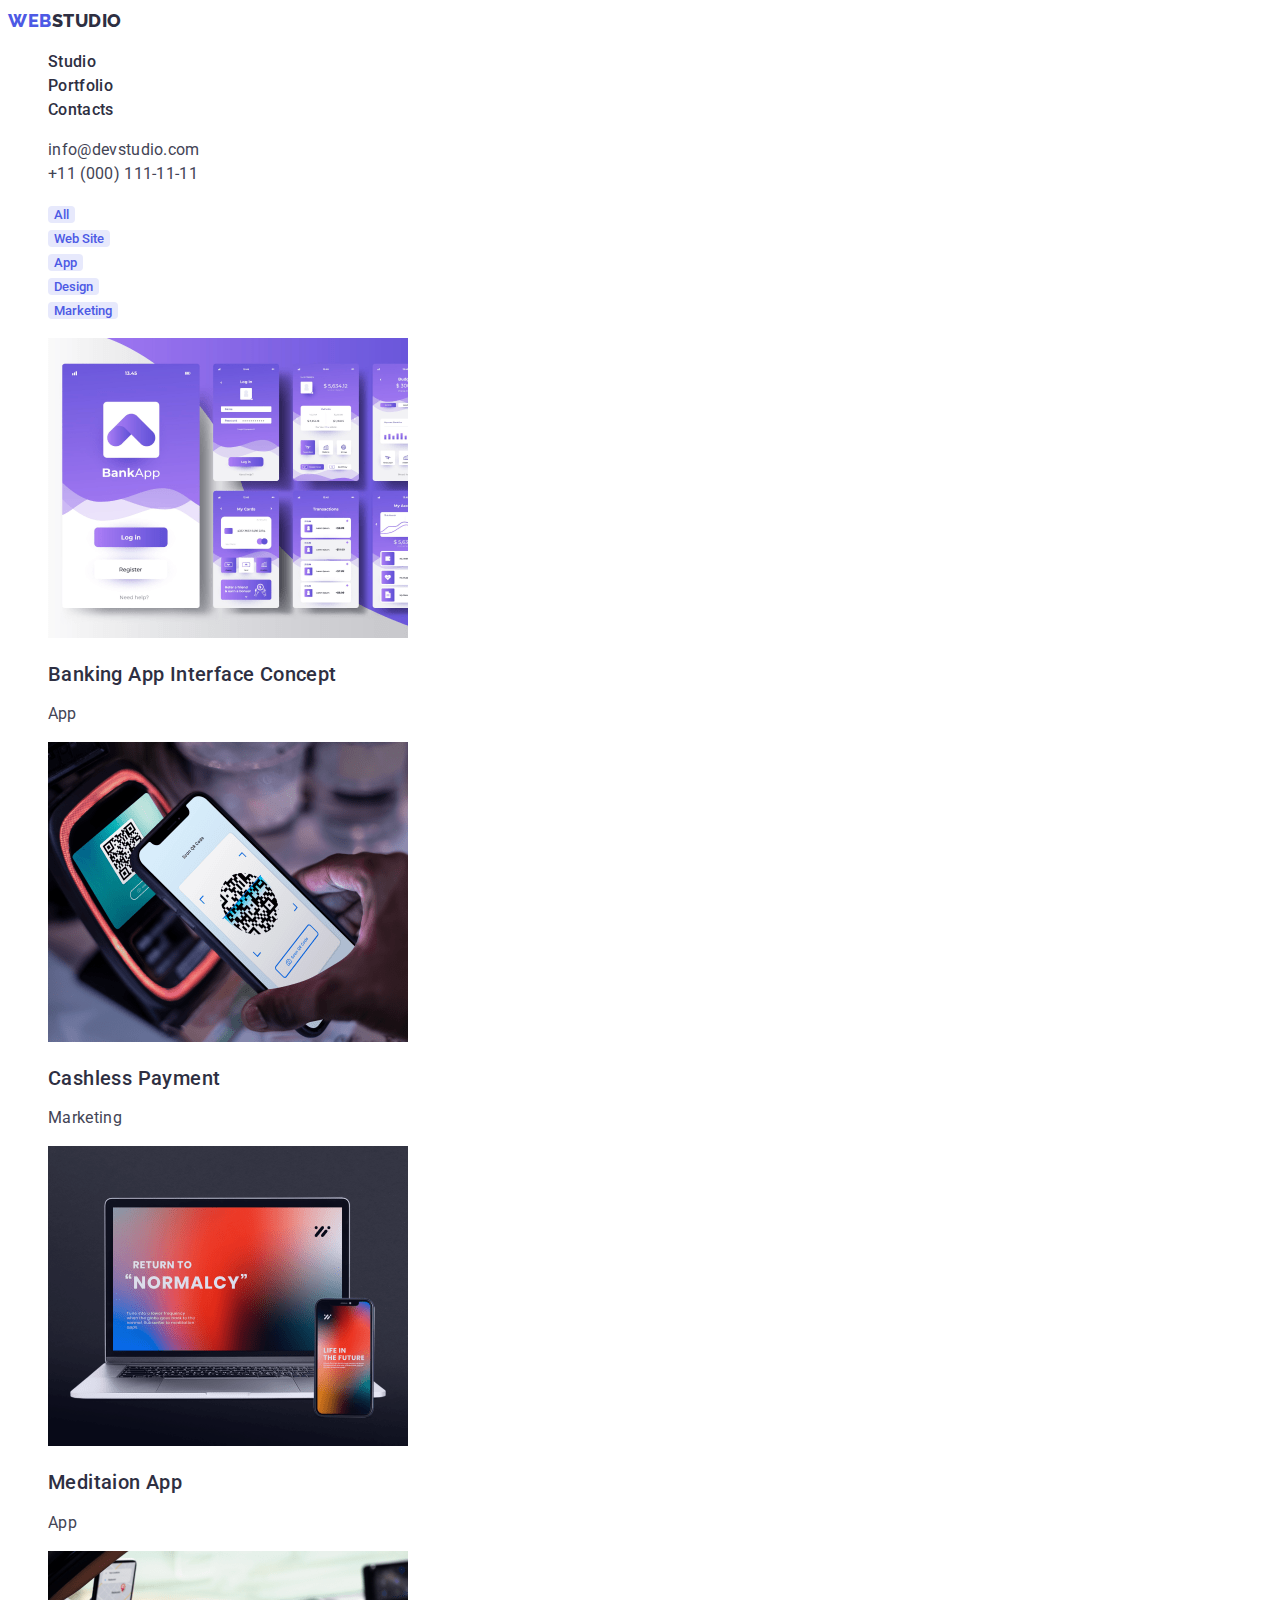
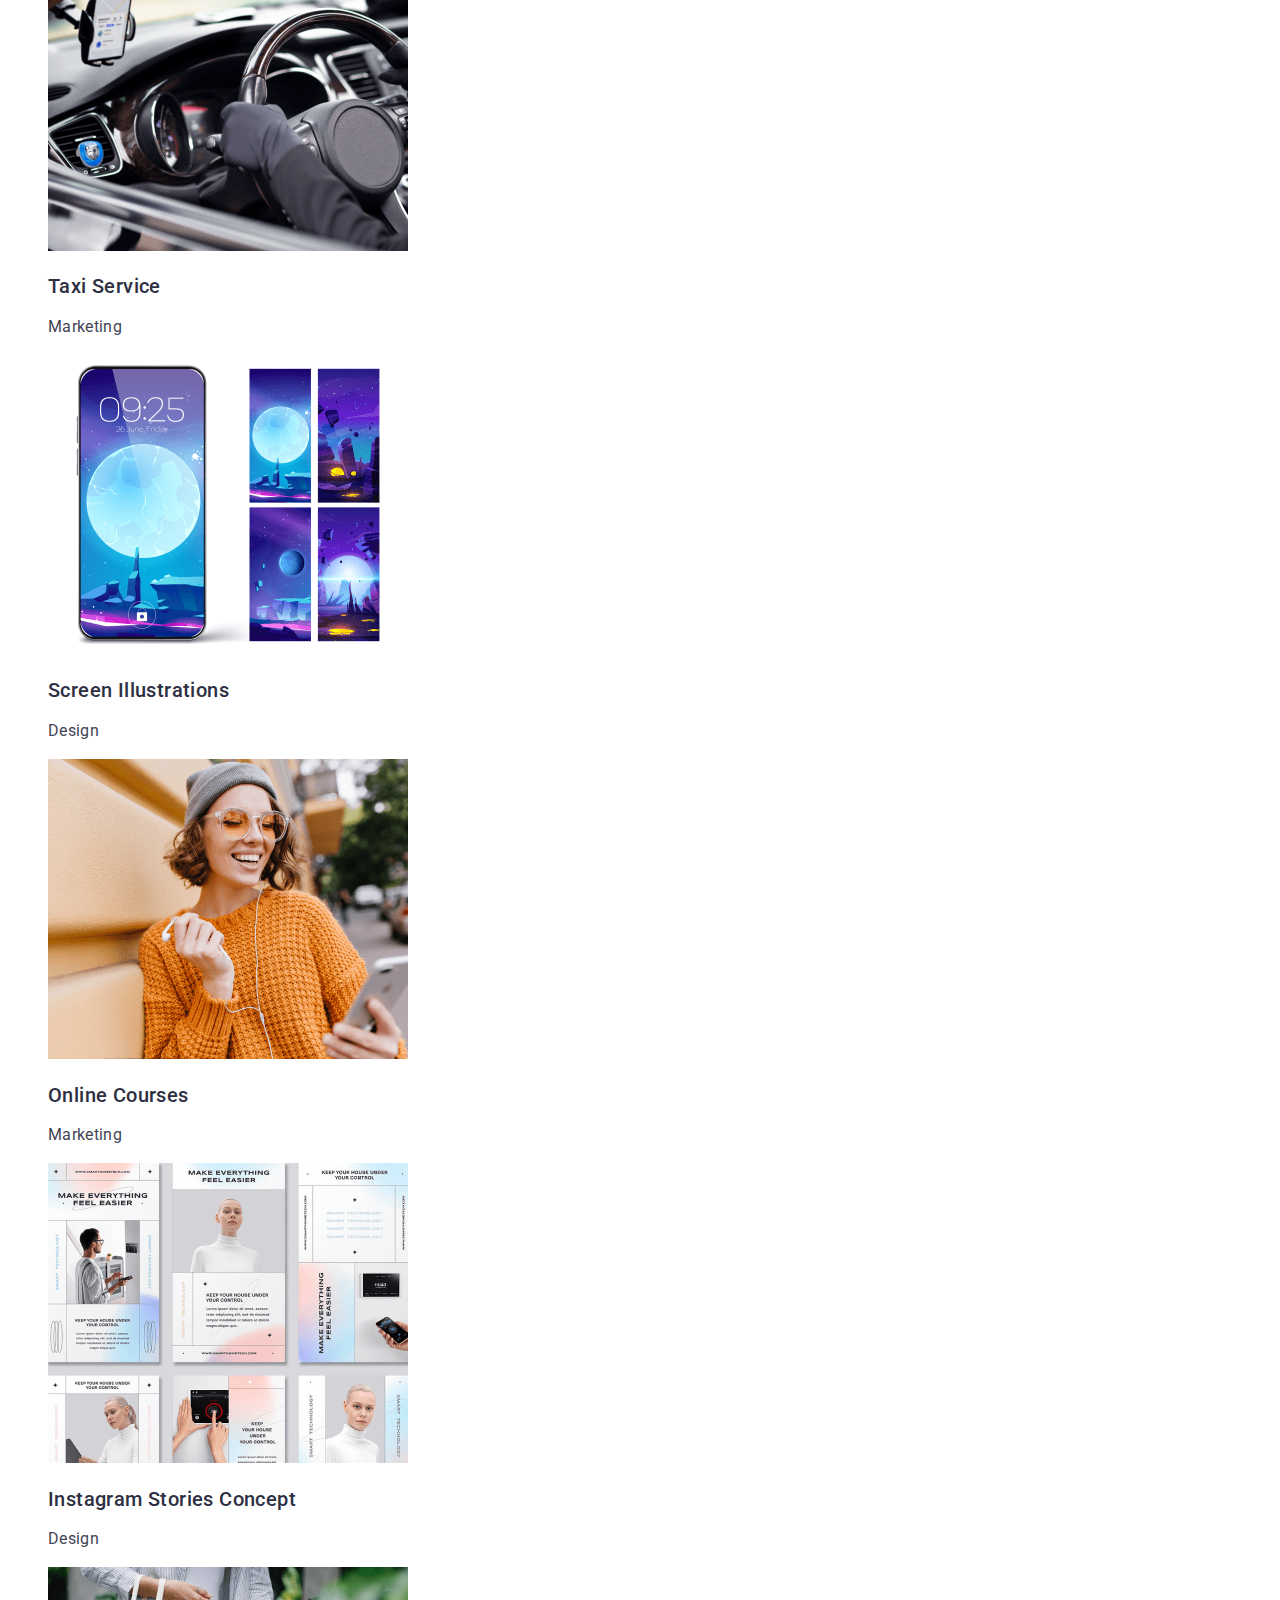
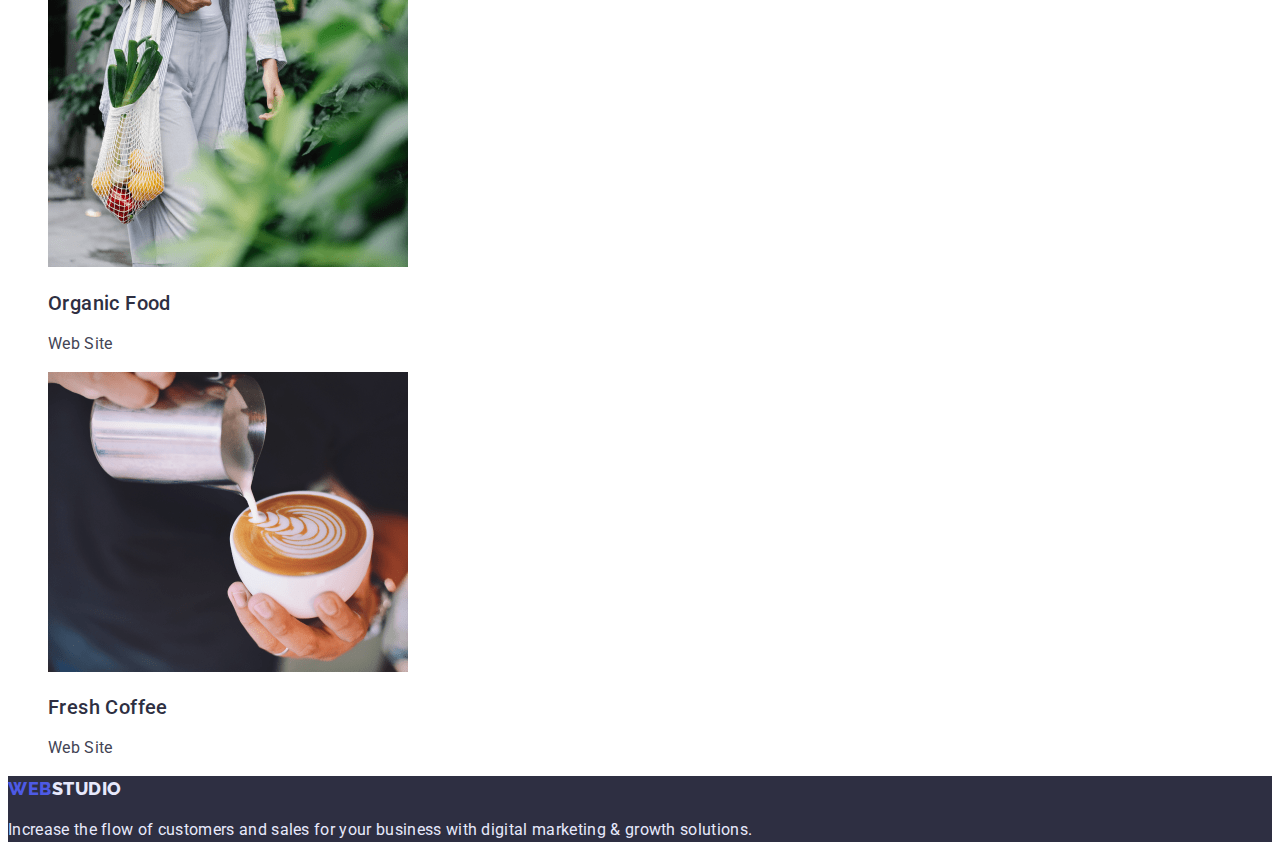
==== portfolio.html @ e760030f "Initial commit" ====
<!DOCTYPE html>
<html lang="en">
<head>
    <meta charset="UTF-8">
    <meta http-equiv="X-UA-Compatible" content="IE=edge">
    <meta name="viewport" content="width=device-width, initial-scale=1.0">
    <link rel="preconnect" href="https://fonts.googleapis.com" />
    <link rel="preconnect" href="https://fonts.gstatic.com" crossorigin />
    <link href="https://fonts.googleapis.com/css2?family=Raleway:wght@800&family=Roboto:wght@400;500;700&display=swap"
        rel="stylesheet" />
    <link rel="stylesheet" href="./css/styles.css">
    <title>Portfolio</title>
</head>
<body>
    <header>
        <a class="logo" href="./index.html"><span class="logo-web">Web</span>Studio</a>
        <nav>
            <ul>
                <li><a class="nav-link" href="">Studio</a></li>
                <li><a class="nav-link" href="./portfolio.html">Portfolio</a></li>
                <li><a class="nav-link" href="">Contacts</a></li>
            </ul>
        </nav>
        <address>
            <ul>
                <li>
                    <a class="adress" href="mailto:info@devstudio.com">info@devstudio.com</a>
                </li>
                <li>
                    <a class="adress" href="tel:+110001111111">+11 (000) 111-11-11</a>
                </li>
            </ul>
        </address>
    </header>
    <main>
        <section>
            <h1 class="hidden-title">About Portfolio</h1>
            <ul>
                <li><button type="button" class="filter-btn" >All</button></li>
                <li><button type="button" class="filter-btn" >Web Site</button></li>
                <li><button type="button" class="filter-btn" >App</button></li>
                <li><button type="button" class="filter-btn" >Design</button></li>
                <li><button type="button" class="filter-btn" >Marketing</button></li>
            </ul>
        <ul>
        <li>
            <a href="#"><img src="./images/img-01.png" alt="Bank App" width="360" height="300"></a>
                <h2 class="section-subtitle">Banking App Interface Concept</h2>
                <p class="section-txt-about">App</p>
        </li>
            <li>
                <a href="#"><img src="./images/img-02.png" alt="Marketing" width="360" height="300"></a>
                <h2 class="section-subtitle">Cashless Payment</h2>
                <p class="section-txt">Marketing</p>
            </li>
            <li>
                <a href="#"><img src="./images/img-03.png" alt="Meditaion App" width="360" height="300"></a>
                <h2 class="section-subtitle">Meditaion App</h2>
                <p class="section-txt">App</p>
            </li>
            <li>
                <a href="#"><img src="./images/img-04.png" alt="Marketing" width="360" height="300"></a>
                <h2 class="section-subtitle">Taxi Service</h2>
                <p class="section-txt">Marketing</p>
            </li>
            <li>
                <a href="#"><img src="./images/img-05.png" alt="Design" width="360" height="300"></a>
                <h2 class="section-subtitle">Screen Illustrations</h2>
                <p class="section-txt">Design</p>
            </li>
            <li>
                <a href="#"><img src="./images/img-06.png" alt="Marketing" width="360" height="300"></a>
                <h2 class="section-subtitle">Online Courses</h2>
                <p class="section-txt">Marketing</p>
            </li>
            <li>
                <a href="#"><img src="./images/img-07.png" alt="Design concept" width="360" height="300"></a>
                <h2 class="section-subtitle">Instagram Stories Concept</h2>
                <p class="section-txt">Design</p>
            </li>
            <li>
                <a href="#"><img src="./images/img-08.png" alt="Web Site" width="360" height="300"></a>
                <h2 class="section-subtitle">Organic Food</h2>
                <p class="section-txt">Web Site</p>
            </li>
            <li>
                <a href="#"><img src="./images/img-09.png" alt="" width="360" height="300"></a>
                <h2 class="section-subtitle">Fresh Coffee</h2>
                <p class="section-txt">Web Site</p>
            </li>
        </ul>
        </section>
    </main>
    <footer class="footer">
        <a href="./index.html" class="logo logo-footer"><span class="logo-web">Web</span>Studio</a>
        <p class="footer-txt">
            Increase the flow of customers and sales for your business with digital
            marketing & growth solutions.
        </p>
    </footer>
</body>

</html>
---- css/styles.css ----
:root{
--primary-brand-clr: #4d5ae5;
    --pressed-state-clr: #404bbf;
    --dark-clr: #2e2f42;
    --success-clr: #31d0aa;
    --text-ptimary-clr: #434455;
    --text-secondary-clr: #8e8f99;
    --accent-clr: #e7e9fc;
    --light-clr: #f4f4fd;
    --overlay-clr: rgba(46, 47, 66, 0.4);
    --background-hero: rgba(46, 47, 66, 0.7);
    --background-primary: #fff;
}
body {
  font-family: 'Roboto' ,sans-serif;
    font-size: 16px;
    line-height: 1.5;
    color: var(--text-ptimary-clr);
}

/* header */

.logo {
    font-family: "Raleway";
    font-weight: 800;
    font-size: 18px;
    line-height: 1.4;
    text-decoration: none;
    text-transform: uppercase;
    color: var(--dark-clr);
    letter-spacing: 0.03em;
}

.logo-web {
    color: var(--primary-brand-clr);
}
.nav-link {
    font-weight: 500;
    color: var(--dark-clr);
    text-decoration: none;   
         letter-spacing: 0.02em;
}

.nav-link:hover,
.nav-link:focus {
color: var(--pressed-state-clr);
} 
.adress {
text-decoration: none;
color:var(--text-ptimary-clr);
font-style: normal;
letter-spacing: 0.02em;
}
.adress:hover,
.adress:focus {
    color: var(--pressed-state-clr);
}

 ul {
    list-style: none;
 }

 /*Hero*/
 .section-txt {
   letter-spacing: 0.02em;
 }

 .hero {
    background-color: var(--dark-clr);
 }

 .hero-title{
    color: var(--background-primary);
    font-size: 56px;
    line-height: 1.07;
    letter-spacing: 0.02em;
 }
 
 .hero-btn {
    background-color: var(--primary-brand-clr);
    color: var(--background-primary);
    font-family: "Roboto";
    font-style: normal;
    font-weight: 500;
    font-size: 16px;
    line-height: 24px;
    border-radius: 4px;
    cursor: pointer;
 }

 /*Privilege*/

 .hidden-title{
    display: none;
 }

 .section-subtitle {
     font-weight: 500;
     font-size: 20px;
     line-height: 1.2;
     color: var(--dark-clr);
     letter-spacing: 0.02em;
 }

 /* What are we doing */

 .section-title {
    font-size: 36px;
    font-weight: 700;
    line-height: 1.11;
    text-transform: capitalize;
    color: var(--dark-clr);
    letter-spacing: 0.02em;
 }

 /* Our team */

 .light-back {
 background-color: var(--light-clr);
 }

 .card-back {
     background-color: var(--background-primary);
 }

 /*Footer*/

 .footer{
    background-color: var(--dark-clr);
 }

 .logo-footer{
    color: var(--accent-clr);
 }
 
 .footer-txt{
    color: var(--accent-clr);
    letter-spacing: 0.02em;
 }

 /*Portfolio*/
 .filter-btn{
    font-family:"roboto";
    font-weight: 500;
    color: var(--primary-brand-clr);
    background-color: var(--accent-clr);
    border: 1px var(--accent-clr);
    border-radius: 4px;
    cursor: pointer;
 }
 .filter-btn:hover,
 .filter-btn:focus {
 color: var(--background-primary);
 background-color: var(--pressed-state-clr) ;
 }
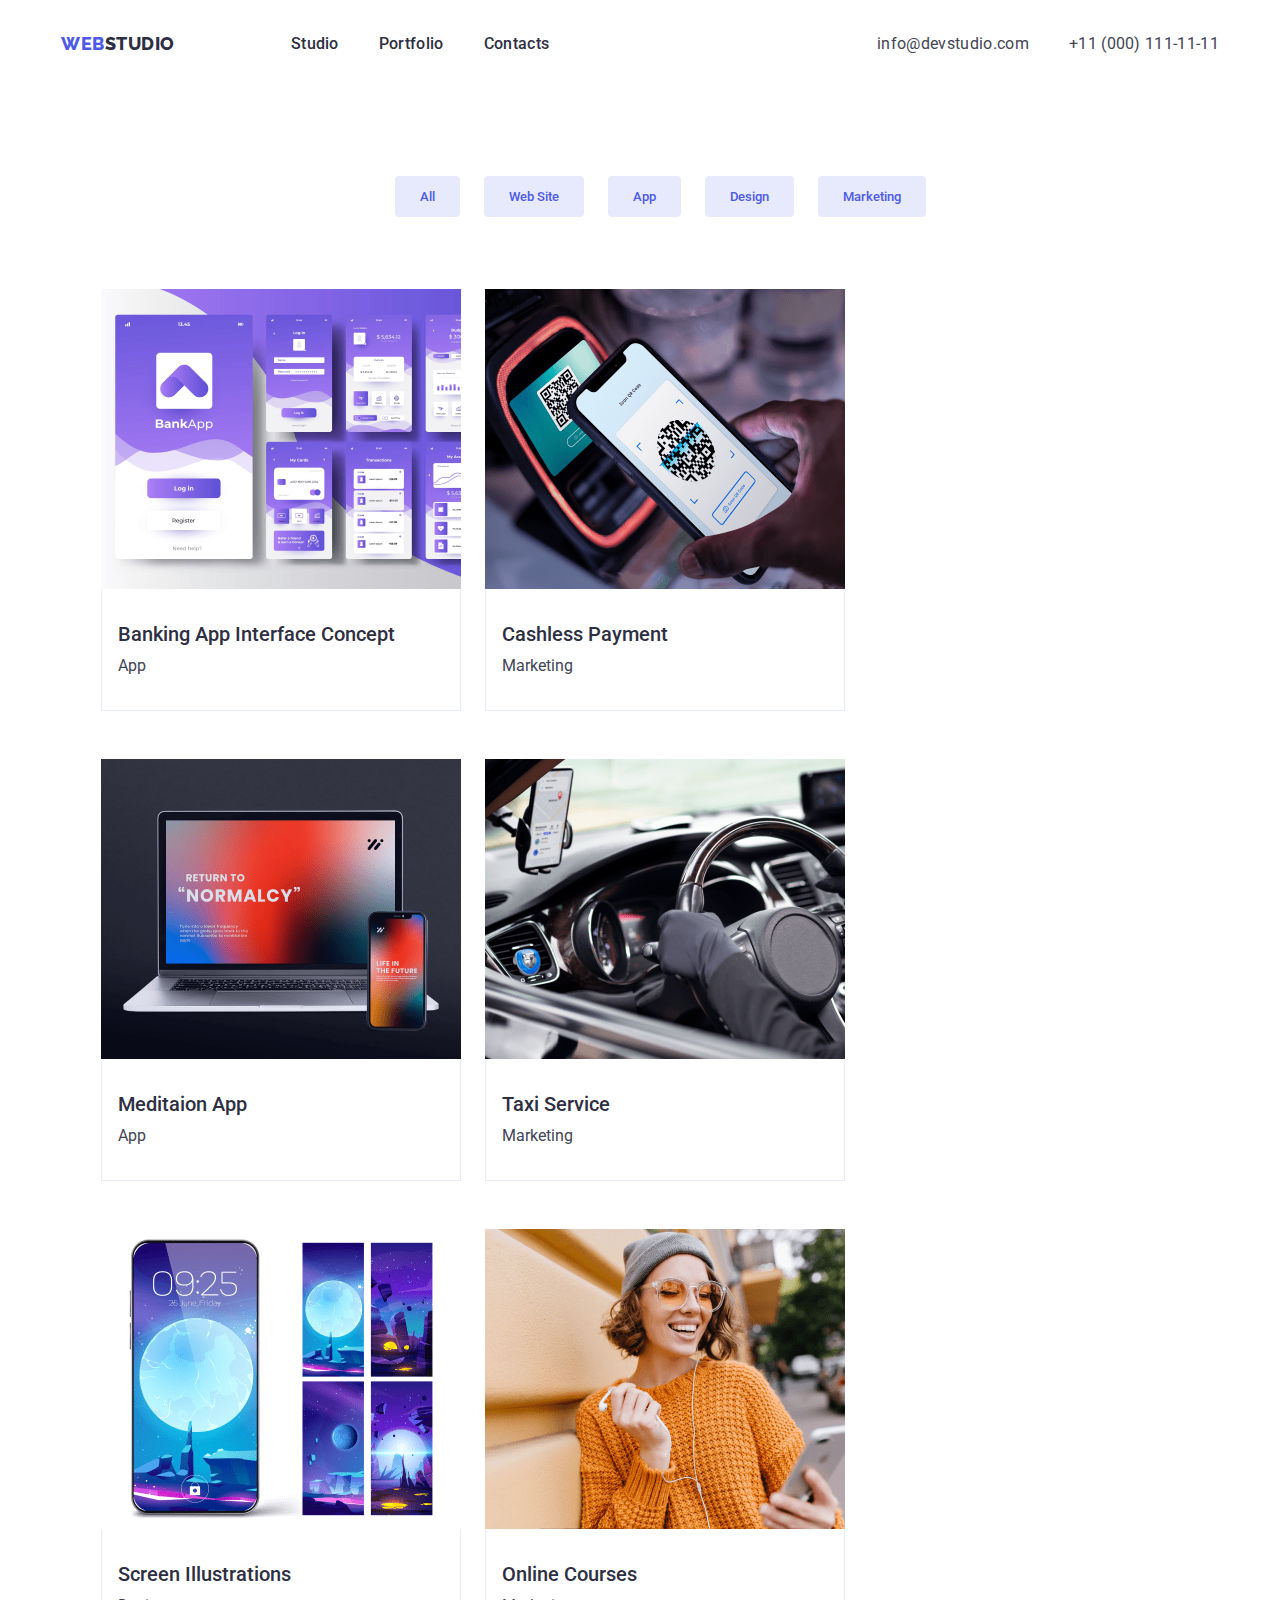
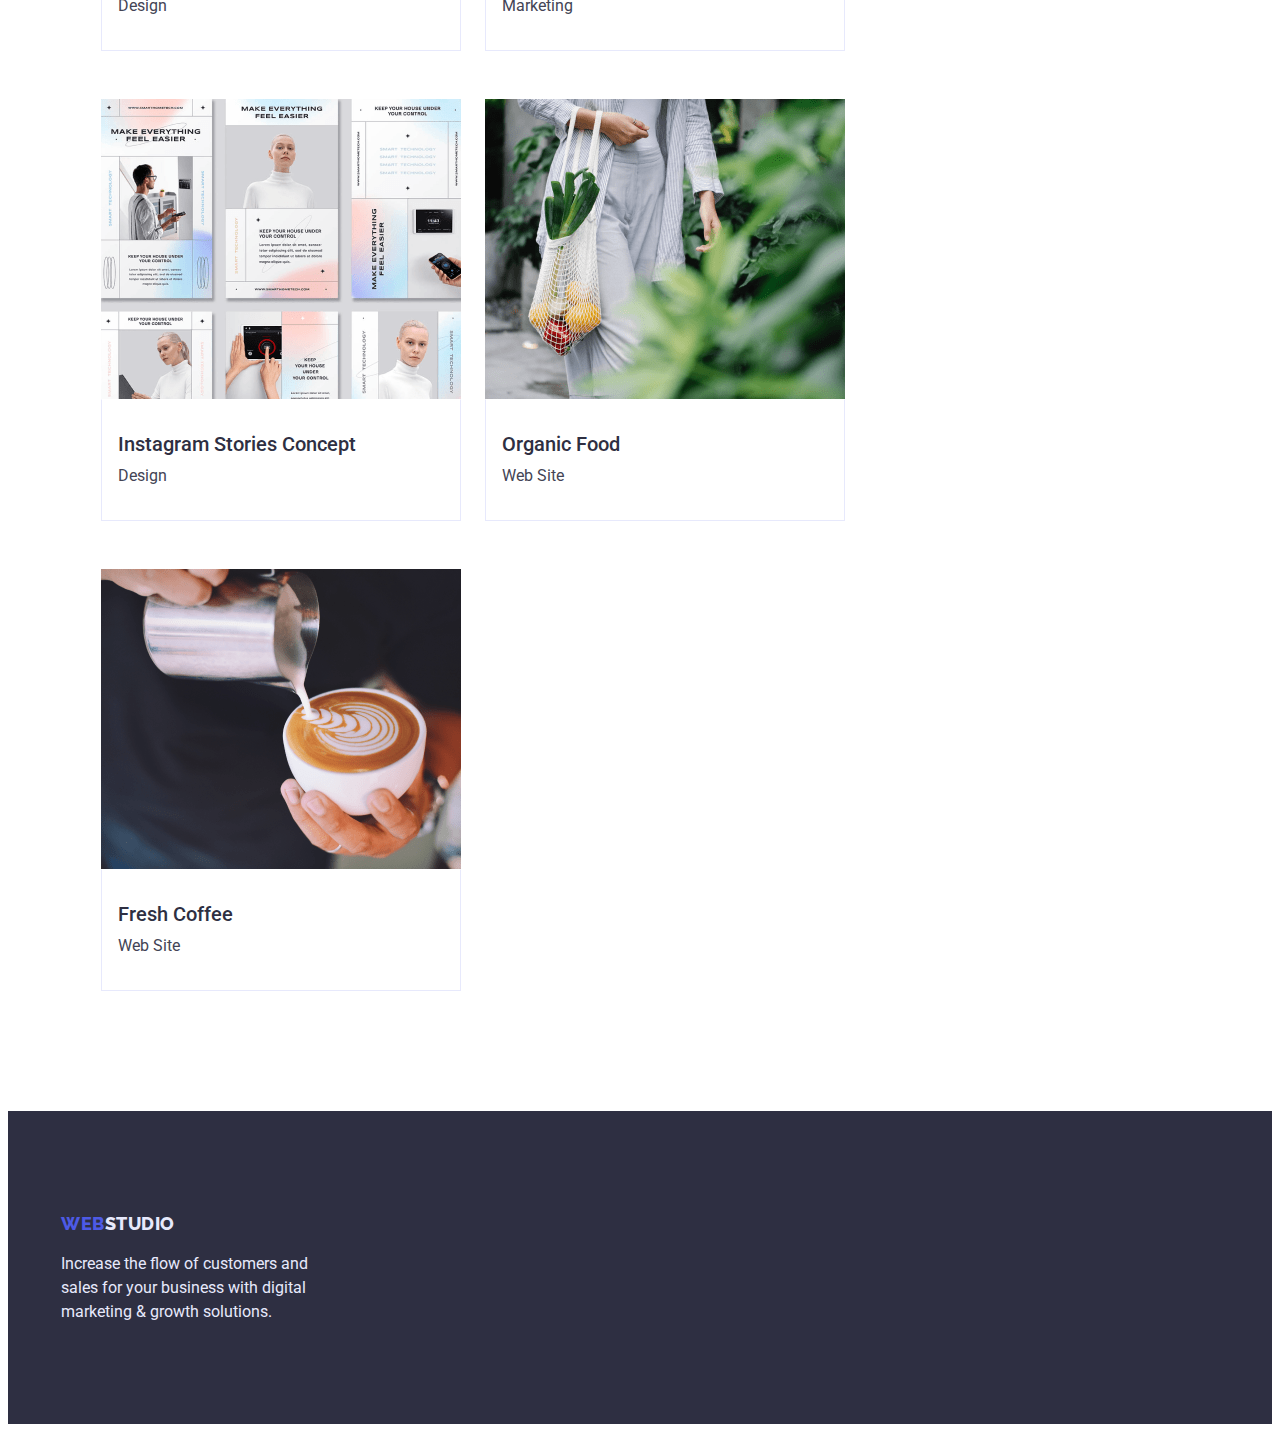
==== commit 65be72aa: "commit" ====
--- a/portfolio.html
+++ b/portfolio.html
@@ -12,92 +12,125 @@
     <title>Portfolio</title>
 </head>
 <body>
-    <header>
-        <a class="logo" href="./index.html"><span class="logo-web">Web</span>Studio</a>
-        <nav>
-            <ul>
-                <li><a class="nav-link" href="">Studio</a></li>
-                <li><a class="nav-link" href="./portfolio.html">Portfolio</a></li>
-                <li><a class="nav-link" href="">Contacts</a></li>
-            </ul>
-        </nav>
-        <address>
-            <ul>
-                <li>
-                    <a class="adress" href="mailto:info@devstudio.com">info@devstudio.com</a>
-                </li>
-                <li>
-                    <a class="adress" href="tel:+110001111111">+11 (000) 111-11-11</a>
-                </li>
-            </ul>
-        </address>
+    <header class="header">
+        <div class="container header-container">
+            <nav class="site-nav">
+                <a href="./index.html" class="logo"><span class="logo-web">Web</span>Studio</a>
+                <ul class="nav-list">
+                    <li class="item">
+                        <a href="./index.html" class="nav-link">Studio</a>
+                    </li>
+                    <li class="item">
+                        <a href="./portfolio.html" class="nav-link">Portfolio</a>
+                    </li>
+                    <li class="item">
+                        <a href="" class="nav-link">Contacts</a>
+                    </li>
+                </ul>
+            </nav>
+            <address class="address-wrap">
+                <ul class="addres-list">
+                    <li class="item">
+                        <a href="mailto:info@devstudio.com" class="address">info@devstudio.com</a>
+                    </li>
+                    <li class="item">
+                        <a href="tel:+110001111111" class="address">+11 (000) 111-11-11</a>
+                    </li>
+                </ul>
+            </address>
+        </div>
     </header>
-    <main>
-        <section>
+
+        <section class="portfolio">
+            <div class="container">
             <h1 class="hidden-title">About Portfolio</h1>
-            <ul>
+            <ul class="filter-list">
                 <li><button type="button" class="filter-btn" >All</button></li>
                 <li><button type="button" class="filter-btn" >Web Site</button></li>
                 <li><button type="button" class="filter-btn" >App</button></li>
                 <li><button type="button" class="filter-btn" >Design</button></li>
                 <li><button type="button" class="filter-btn" >Marketing</button></li>
             </ul>
-        <ul>
-        <li>
-            <a href="#"><img src="./images/img-01.png" alt="Bank App" width="360" height="300"></a>
+
+        <ul class="work-list">
+        <li class="work-item">
+            <img class="work-img" src="./images/img-01.png" alt="Mobile interface" width="360" />
+            <div class="work-wrap">
                 <h2 class="section-subtitle">Banking App Interface Concept</h2>
-                <p class="section-txt-about">App</p>
+                <p>App</p>
+            </div>
         </li>
-            <li>
-                <a href="#"><img src="./images/img-02.png" alt="Marketing" width="360" height="300"></a>
+        <li class="work-item">
+            <img class="work-img" src="./images/img-02.png" alt="Smartphone payment" width="360" />
+            <div class="work-wrap">
                 <h2 class="section-subtitle">Cashless Payment</h2>
-                <p class="section-txt">Marketing</p>
-            </li>
-            <li>
-                <a href="#"><img src="./images/img-03.png" alt="Meditaion App" width="360" height="300"></a>
+                <p>Marketing</p>
+            </div>
+        </li>
+        <li class="work-item">
+            <img class="work-img" src="./images/img-03.png" alt="Notebook with images" width="360" />
+            <div class="work-wrap">
                 <h2 class="section-subtitle">Meditaion App</h2>
-                <p class="section-txt">App</p>
-            </li>
-            <li>
-                <a href="#"><img src="./images/img-04.png" alt="Marketing" width="360" height="300"></a>
+                <p>App</p>
+            </div>
+        </li>
+        <li class="work-item">
+            <img class="work-img" src="./images/img-04.png" alt="Taxi driver" width="360" />
+            <div class="work-wrap">
                 <h2 class="section-subtitle">Taxi Service</h2>
-                <p class="section-txt">Marketing</p>
-            </li>
-            <li>
-                <a href="#"><img src="./images/img-05.png" alt="Design" width="360" height="300"></a>
+                <p>Marketing</p>
+            </div>
+        </li>
+        <li class="work-item">
+            <img class="work-img" src="./images/img-05.png" alt="Screen illustrations" width="360" />
+            <div class="work-wrap">
                 <h2 class="section-subtitle">Screen Illustrations</h2>
-                <p class="section-txt">Design</p>
-            </li>
-            <li>
-                <a href="#"><img src="./images/img-06.png" alt="Marketing" width="360" height="300"></a>
+                <p>Design</p>
+            </div>
+        </li>
+        <li class="work-item">
+            <img class="work-img" src="./images/img-06.png" alt="Woman learn online" width="360" />
+            <div class="work-wrap">
                 <h2 class="section-subtitle">Online Courses</h2>
-                <p class="section-txt">Marketing</p>
-            </li>
-            <li>
-                <a href="#"><img src="./images/img-07.png" alt="Design concept" width="360" height="300"></a>
+                <p>Marketing</p>
+            </div>
+        </li>
+        <li class="work-item">
+            <img class="work-img" src="./images/img-07.png" alt="Instagram stories" width="360" />
+            <div class="work-wrap">
                 <h2 class="section-subtitle">Instagram Stories Concept</h2>
-                <p class="section-txt">Design</p>
-            </li>
-            <li>
-                <a href="#"><img src="./images/img-08.png" alt="Web Site" width="360" height="300"></a>
+                <p>Design</p>
+            </div>
+        </li>
+        <li class="work-item">
+            <img class="work-img" src="./images/img-08.png" alt="Woman with bag" width="360" />
+            <div class="work-wrap">
                 <h2 class="section-subtitle">Organic Food</h2>
-                <p class="section-txt">Web Site</p>
-            </li>
-            <li>
-                <a href="#"><img src="./images/img-09.png" alt="" width="360" height="300"></a>
+                <p>Web Site</p>
+            </div>
+        </li>
+        <li class="work-item">
+            <img class="work-img" src="./images/img-09.png" alt="A cup of coffee" width="360" />
+            <div class="work-wrap">
                 <h2 class="section-subtitle">Fresh Coffee</h2>
-                <p class="section-txt">Web Site</p>
-            </li>
+                <p>Web Site</p>
+            </div>
+        </li>
         </ul>
+        </div>
         </section>
     </main>
-    <footer class="footer">
+
+<footer class="footer">
+    <div class="container">
         <a href="./index.html" class="logo logo-footer"><span class="logo-web">Web</span>Studio</a>
         <p class="footer-txt">
             Increase the flow of customers and sales for your business with digital
             marketing & growth solutions.
         </p>
-    </footer>
-</body>
+    </div>
+</footer>
 
-</html>+    </body>
+    
+    </html>--- a/css/styles.css
+++ b/css/styles.css
@@ -18,9 +18,63 @@
     color: var(--text-ptimary-clr);
 }
 
+/* reset */
+ul {
+   list-style-type: none;
+}
+
+h1,
+h2,
+h3,
+h4,
+p,
+ul {
+   margin: 0;
+}
+/* Components */
+
+.container {
+   max-width: 1158px;
+   padding: 0 15px;
+   margin: 0 auto;
+}
+
+
+/* utils */
+.hidden-title {
+   position: absolute;
+   width: 1px;
+   height: 1px;
+   margin: -1px;
+   border: 0;
+   padding: 0;
+
+   white-space: nowrap;
+   clip-path: inset(100%);
+   clip: rect(0 0 0 0);
+   overflow: hidden;
+}
+
 /* header */
 
+.site-nav {
+   display: flex;
+   align-items: center;
+}
+
+.header-container {
+   display: flex;
+   align-items: center;
+}
+
+.nav-list {
+   display: flex;
+   gap: 40px;
+}
+
 .logo {
+   margin-right: 76px;
+
     font-family: "Raleway";
     font-weight: 800;
     font-size: 18px;
@@ -29,23 +83,47 @@
     text-transform: uppercase;
     color: var(--dark-clr);
     letter-spacing: 0.03em;
+    
 }
 
 .logo-web {
     color: var(--primary-brand-clr);
 }
+
 .nav-link {
-    font-weight: 500;
-    color: var(--dark-clr);
-    text-decoration: none;   
-         letter-spacing: 0.02em;
-}
+   padding-top: 24px;
+   padding-bottom: 24px;
+   display: block;
+   font-weight: 500;
+   color: var(--dark-clr);
+   text-decoration: none;   
+   letter-spacing: 0.02em;
+}
+
+.nav-list {
+   display: flex;
+   gap: 40;
+}
+
 
 .nav-link:hover,
 .nav-link:focus {
 color: var(--pressed-state-clr);
 } 
-.adress {
+
+.address-wrap {
+   margin-left: auto;
+}
+
+.addres-list {
+   display: flex;
+   gap: 40px;
+}
+
+.address {
+   margin-left: auto;
+   padding-top: 24px;
+   padding-bottom: 24px;
 text-decoration: none;
 color:var(--text-ptimary-clr);
 font-style: normal;
@@ -56,27 +134,32 @@
     color: var(--pressed-state-clr);
 }
 
- ul {
-    list-style: none;
- }
-
  /*Hero*/
  .section-txt {
    letter-spacing: 0.02em;
  }
 
  .hero {
+    color: var(--background-primary);
     background-color: var(--dark-clr);
+    padding-top: 188px;
+    padding-bottom: 188px;
+    text-align: center;
+
  }
 
  .hero-title{
-    color: var(--background-primary);
-    font-size: 56px;
-    line-height: 1.07;
-    letter-spacing: 0.02em;
+   margin-bottom: 48px;
+      margin-right: auto;
+      margin-left: auto;
+      width: 505px;
+   
+      font-size: 56px;
+      line-height: 1.07;
  }
  
  .hero-btn {
+   padding: 16px 32px;
     background-color: var(--primary-brand-clr);
     color: var(--background-primary);
     font-family: "Roboto";
@@ -85,71 +168,188 @@
     font-size: 16px;
     line-height: 24px;
     border-radius: 4px;
+    border-color: transparent;
     cursor: pointer;
  }
 
  /*Privilege*/
-
- .hidden-title{
-    display: none;
- }
-
- .section-subtitle {
-     font-weight: 500;
-     font-size: 20px;
-     line-height: 1.2;
-     color: var(--dark-clr);
-     letter-spacing: 0.02em;
- }
+.privilege {
+   padding-top: 120px;
+   padding-bottom: 120px;
+}
+
+.privilege-list {
+   display: flex;
+   gap: 24px;
+}
+
+.privilege-item {
+   flex-basis: calc((100% - 48px) / 4);
+}
+
+.section-subtitle {
+   margin-bottom: 8px;
+   font-weight: 500;
+   font-size: 20px;
+   line-height: 1.2;
+   color: var(--dark-clr);
+}
 
  /* What are we doing */
 
- .section-title {
-    font-size: 36px;
-    font-weight: 700;
-    line-height: 1.11;
-    text-transform: capitalize;
-    color: var(--dark-clr);
-    letter-spacing: 0.02em;
- }
+ .doing {
+   padding-bottom: 120px;
+}
+
+.doing-title {
+   text-align: center;
+   margin-bottom: 72px;
+
+   color: var(--dark-clr);
+
+   font-weight: 700;
+   font-size: 36px;
+   line-height: 1.11;
+
+   text-transform: capitalize;
+}
+
+.doing-list {
+   display: flex;
+   gap: 24px;
+   
+}
+
+.doing-img {
+   display: block;
+   max-width: 100%;
+   height: auto;
+}
 
  /* Our team */
 
- .light-back {
- background-color: var(--light-clr);
- }
-
- .card-back {
-     background-color: var(--background-primary);
- }
+.our-team {
+   padding-top: 120px;
+   padding-bottom: 120px;
+
+   background-color: var(--light-clr);
+}
+
+.team-title {
+   margin-bottom: 72px;
+   font-size: 36px;
+   line-height: 1.11;
+   text-align: center;
+   text-transform: capitalize;
+
+   color: var(--dark-clr);
+}
+
+.team-list {
+   display: flex;
+   gap: 24px;
+}
+
+.team-img {
+   display: block;
+   max-width: 100%;
+   height: auto;
+}
+
+.team-item {
+   flex-basis: calc((100% - 48px) / 4);
+   box-shadow: 0px 1px 6px rgba(46, 47, 66, 0.08),
+      0px 1px 1px rgba(46, 47, 66, 0.16), 0px 2px 1px rgba(46, 47, 66, 0.08);
+   border-radius: 0px 0px 4px 4px;
+   background-color: var(--background-primary);
+   text-align: center;
+}
+
+.member {
+   padding-top: 32px;
+   padding-bottom: 32px;
+}
+
+.profession {
+   margin-top: 8px;
+}
 
  /*Footer*/
-
- .footer{
-    background-color: var(--dark-clr);
- }
-
- .logo-footer{
-    color: var(--accent-clr);
- }
- 
- .footer-txt{
-    color: var(--accent-clr);
-    letter-spacing: 0.02em;
- }
+.footer {
+   padding-top: 100px;
+   padding-bottom: 100px;
+   background-color: var(--dark-clr);
+}
+
+.logo-footer {
+   display: block;
+   margin-right: 0;
+   margin-bottom: 16px;
+   padding-top: 0;
+   padding-bottom: 0;
+   color: var(--accent-clr);
+}
+
+.footer-txt {
+   max-width: 264px;
+   color: var(--accent-clr);
+}
 
  /*Portfolio*/
- .filter-btn{
-    font-family:"roboto";
-    font-weight: 500;
-    color: var(--primary-brand-clr);
-    background-color: var(--accent-clr);
-    border: 1px var(--accent-clr);
-    border-radius: 4px;
-    cursor: pointer;
- }
- .filter-btn:hover,
- .filter-btn:focus {
- color: var(--background-primary);
- background-color: var(--pressed-state-clr) ;
- }+
+.portfolio {
+   padding-top: 96px;
+   padding-bottom: 120px;
+}
+
+.filter-list {
+   display: flex;
+   gap: 24px;
+   justify-content: center;
+   margin-bottom: 72px;
+}
+
+.filter-btn {
+   padding: 12px 24px;
+
+   color: var(--primary-brand-clr);
+
+   font-family: inherit;
+   font-weight: 500;
+
+   background-color: var(--accent-clr);
+   border: 1px solid var(--accent-clr);
+   border-radius: 4px;
+   cursor: pointer;
+}
+
+.filter-btn:hover,
+.filter-btn:focus {
+   color: var(--background-primary);
+   background-color: var(--pressed-state-clr);
+}
+
+.work-list {
+   display: flex;
+   gap: 24px;
+   row-gap: 48px;
+   flex-wrap: wrap;
+}
+
+.work-wrap {
+   padding-left: 16px;
+   padding-top: 32px;
+   padding-bottom: 32px;
+
+   border: 1px solid var(--accent-clr);
+   border-top: 1px solid transparent;
+}
+
+.work-item {
+   flex-basis: calc((100% - 48px) / 3);
+   display: list-item;
+}
+
+.work-img {
+   display: block;
+}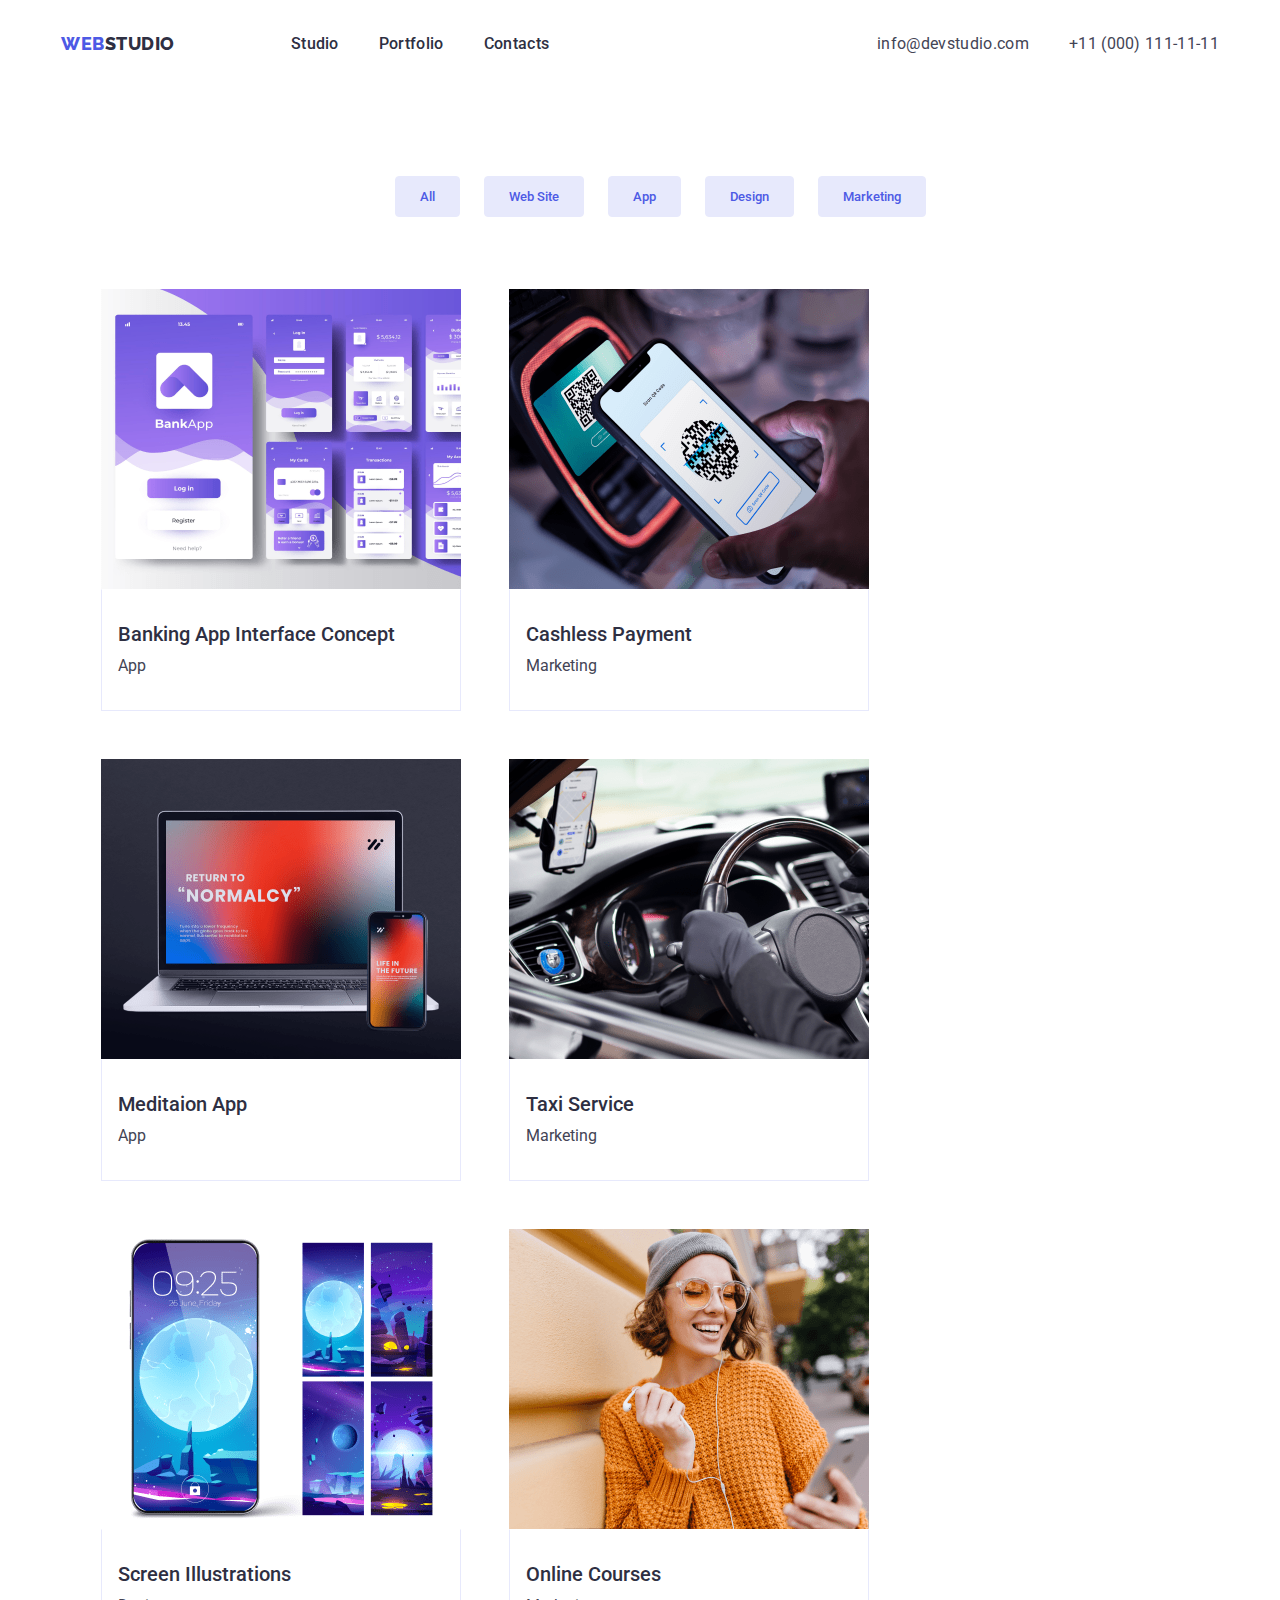
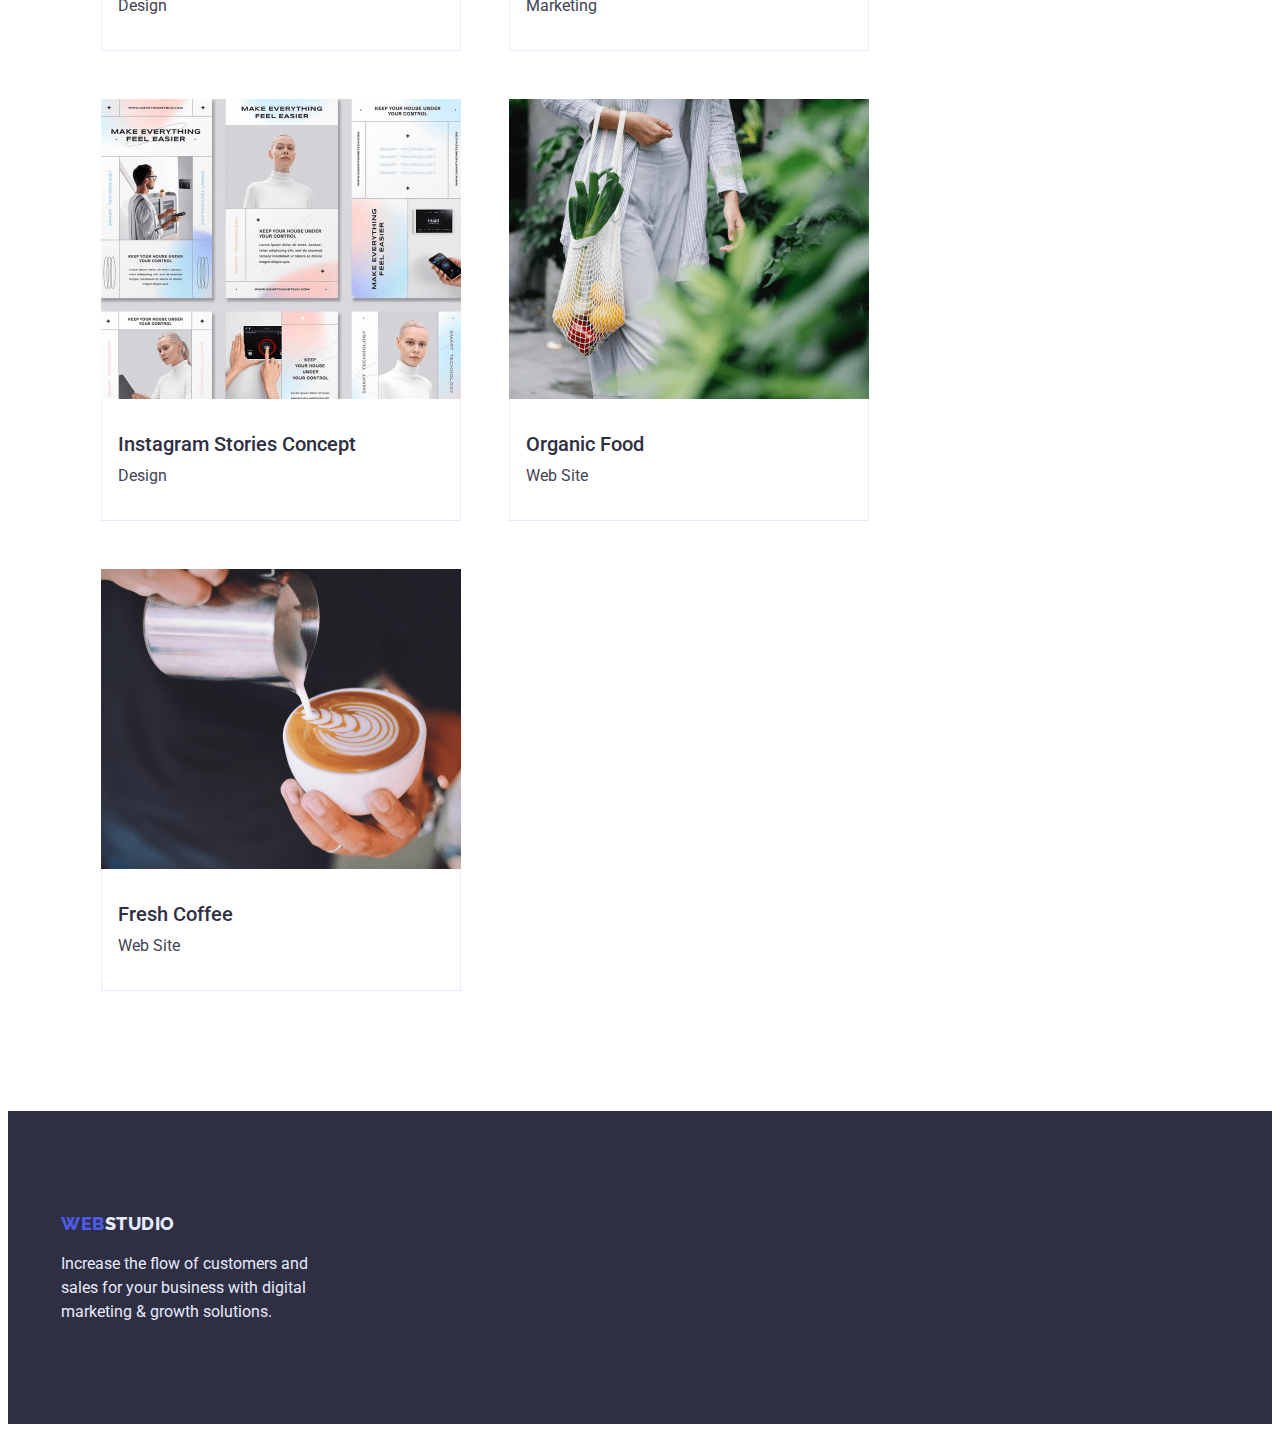
==== commit 846a526d: "commit" ====
--- a/portfolio.html
+++ b/portfolio.html
@@ -8,6 +8,9 @@
     <link rel="preconnect" href="https://fonts.gstatic.com" crossorigin />
     <link href="https://fonts.googleapis.com/css2?family=Raleway:wght@800&family=Roboto:wght@400;500;700&display=swap"
         rel="stylesheet" />
+        <link rel="stylesheet" href="https://cdnjs.cloudflare.com/ajax/libs/modern-normalize/1.1.0/modern-normalize.min.css"
+            integrity="sha512-wpPYUAdjBVSE4KJnH1VR1HeZfpl1ub8YT/NKx4PuQ5NmX2tKuGu6U/JRp5y+Y8XG2tV+wKQpNHVUX03MfMFn9Q=="
+            crossorigin="anonymous" referrerpolicy="no-referrer" />
     <link rel="stylesheet" href="./css/styles.css">
     <title>Portfolio</title>
 </head>
@@ -120,7 +123,7 @@
         </div>
         </section>
     </main>
-
+    
 <footer class="footer">
     <div class="container">
         <a href="./index.html" class="logo logo-footer"><span class="logo-web">Web</span>Studio</a>
--- a/css/styles.css
+++ b/css/styles.css
@@ -34,11 +34,11 @@
 /* Components */
 
 .container {
-   max-width: 1158px;
+   width: 1158px;
+   margin-left: auto;
+   margin-right: auto;
    padding: 0 15px;
-   margin: 0 auto;
-}
-
+}
 
 /* utils */
 .hidden-title {
@@ -316,7 +316,6 @@
 
    font-family: inherit;
    font-weight: 500;
-
    background-color: var(--accent-clr);
    border: 1px solid var(--accent-clr);
    border-radius: 4px;
@@ -331,25 +330,22 @@
 
 .work-list {
    display: flex;
-   gap: 24px;
+   gap: 48px;
    row-gap: 48px;
-   flex-wrap: wrap;
+  flex-wrap: wrap;
 }
 
 .work-wrap {
    padding-left: 16px;
    padding-top: 32px;
    padding-bottom: 32px;
-
    border: 1px solid var(--accent-clr);
    border-top: 1px solid transparent;
 }
 
 .work-item {
    flex-basis: calc((100% - 48px) / 3);
-   display: list-item;
-}
-
+}
 .work-img {
    display: block;
-}+}
